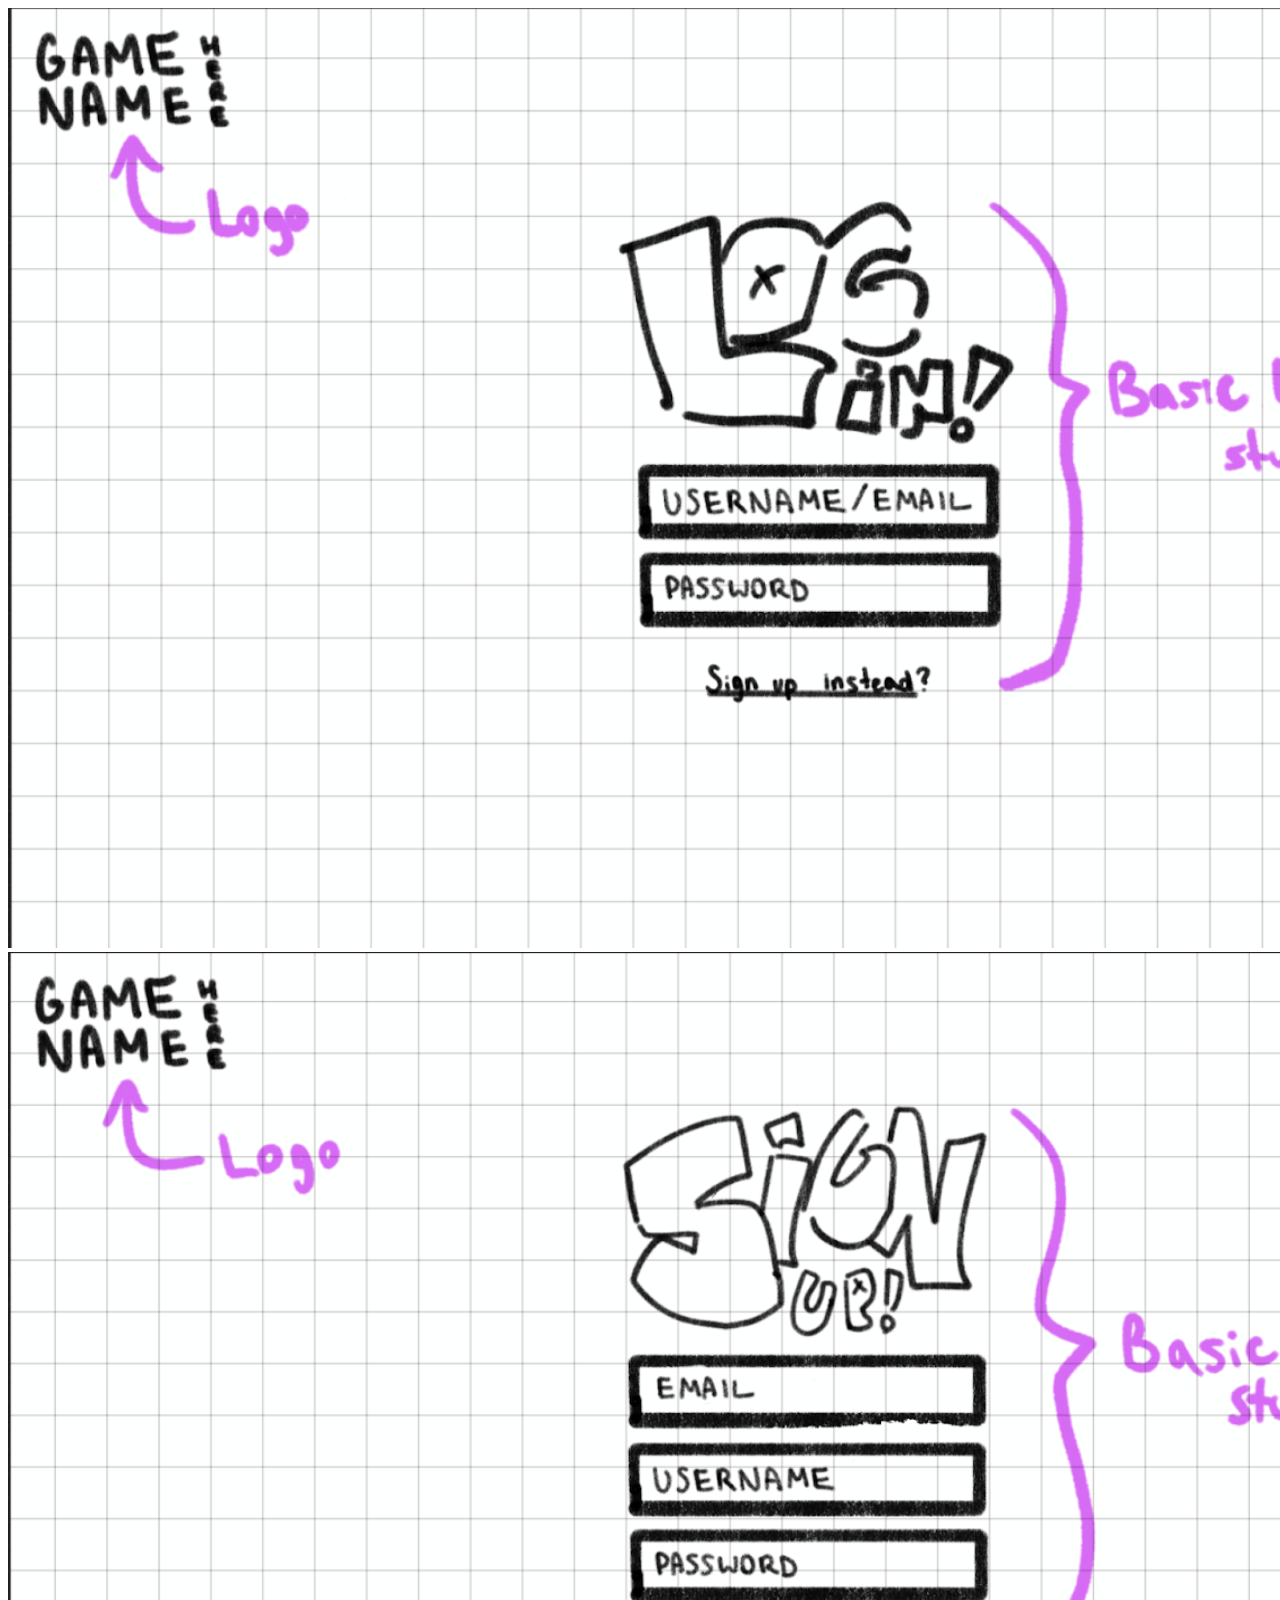
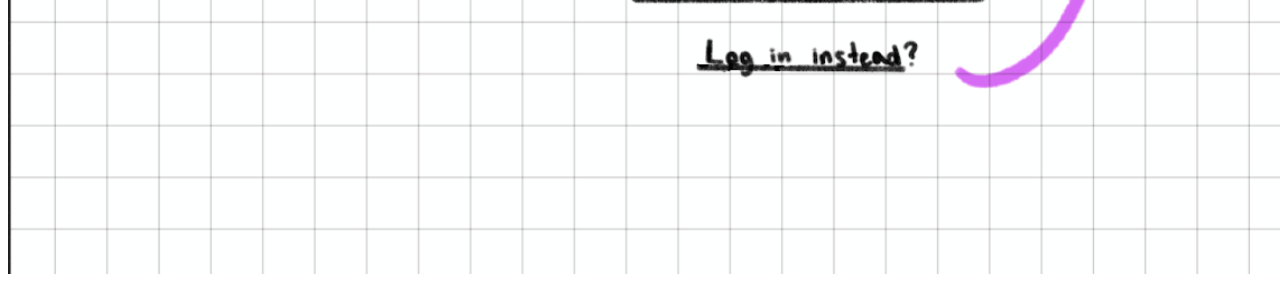
==== index.html @ 2084be07 "added all the main pages" ====
<!DOCTYPE html>
<html> 

<head>
    <meta charset="UTF-8">
    <meta name="viewsport" content="width=device width" initial-scale="1.O"> 
    <title>BrainMosh</title>
    <link rel="icon" href="">
    <link href="index.css" rel="stylesheet" type="text/css" media="all"> 
</head>

<body>
    <div id="container">
        <div class="log_in"></div>
            <img src="loginconcept.png">
        <div class="input"></div>
            <form></form>
            <form></form>
    </div>
    <div id="container">
        <div class="sign_up"></div>
            <img src="signupconcept.png">
        <div class="input"></div>
            <form></form>
            <form></form>
    </div>
</body>

<script>

</script>

</html>
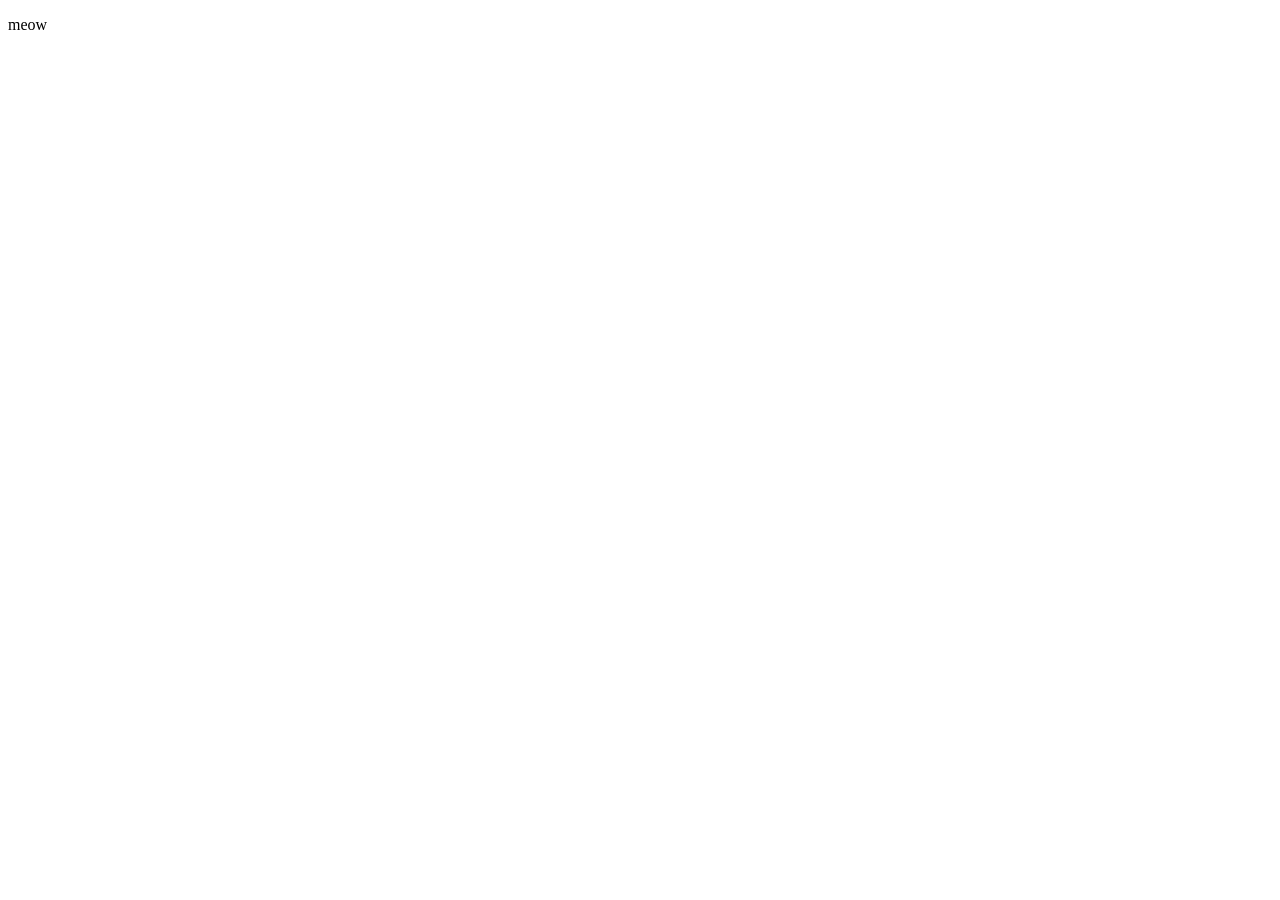
==== commit f89306e7: "transfer to pc, moved things around" ====
--- a/index.html
+++ b/index.html
@@ -10,19 +10,8 @@
 </head>
 
 <body>
-    <div id="container">
-        <div class="log_in"></div>
-            <img src="loginconcept.png">
-        <div class="input"></div>
-            <form></form>
-            <form></form>
-    </div>
-    <div id="container">
-        <div class="sign_up"></div>
-            <img src="signupconcept.png">
-        <div class="input"></div>
-            <form></form>
-            <form></form>
+    <div id="um">
+        <p>meow</p>
     </div>
 </body>
 
--- a/index.css
+++ b/index.css
@@ -0,0 +1,3 @@
+html {
+    
+}
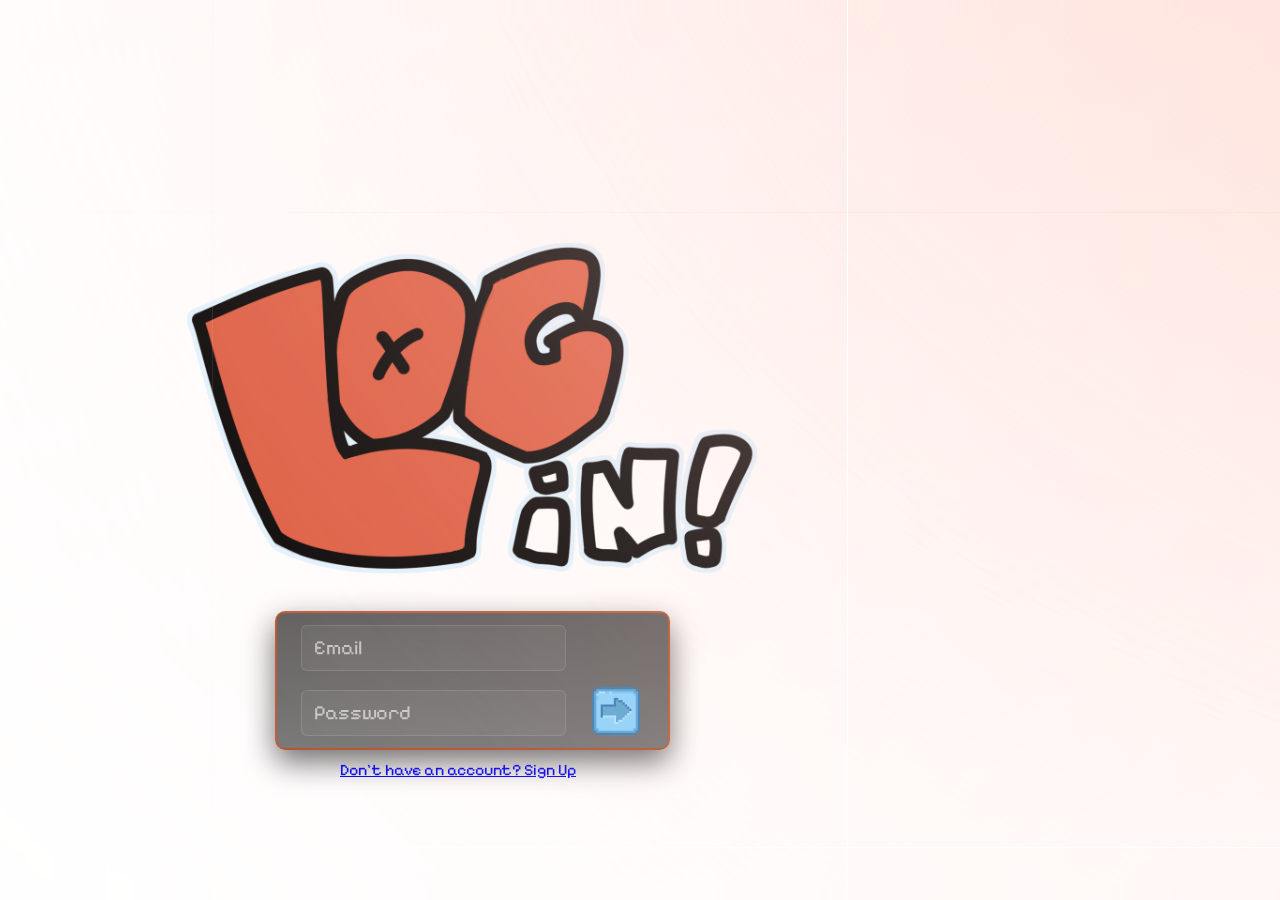
==== commit f5b87d81: "i forgot to add filees earlier" ====
--- a/index.html
+++ b/index.html
@@ -10,9 +10,41 @@
 </head>
 
 <body>
-    <div id="um">
-        <p>meow</p>
+    <div id="lighting">
+        <img src="backgrounds/bglight.png"> > 
     </div>
+    <div id="container">
+        <div class="logIn">
+            <img src="UI/login.png" width="900px"> 
+            
+            <form id="inputFields" action="actionPage.php" method="post">
+                <div>
+                    <label for="email"></label>
+                    <input type="email" id="email" name="email" placeholder="Email" requird> 
+                </div>
+                <br>
+                <div>
+                    <label for="pass"></label>
+                    <input type="password" id="pass" name="pass" placeholder="Password" maxlength="16" required> 
+                </div>
+
+                <div class="submitInputFields">
+                    <button type="submit" id="logInButton">
+                        <a href=""><img src="buttons/arrow.png" width="70px"></a>
+                        </button>
+                    </div>
+            </form>
+        </div>
+        <div id="signUpLink">
+            <a href="signup.html">Don't have an account? Sign Up</a>
+        </div>
+    </div>
+    <div id="bgmusic">
+        <audio autoplay loop muted>
+            <source src="audio/Yeat - U Could Tell (INSTRUMENTAL).mp3">
+        </audio>
+    </div>
+
 </body>
 
 <script>
--- a/index.css
+++ b/index.css
@@ -1,3 +1,129 @@
+@import url('https://fonts.googleapis.com/css2?family=Pixelify+Sans&display=swap');
+
 html {
-    
+    background-image: url(backgrounds/wall.gif);
+    background-size: cover;
+    height: 100%;
 }
+
+body {
+    height: 100%;
+    width: 100%;
+    margin: 0;
+    display: flex;
+    align-items: center;
+    justify-content: center;
+    font-family: 'Pixelify Sans', Arial, sans-serif;
+    overflow: hidden; /* remove scrollbars */
+}
+
+body, input, button, textarea, select, label {
+    font-family: 'Pixelify Sans', Arial, sans-serif;
+}
+
+#lighting {
+    position: fixed;
+    inset: 0; 
+    width: 100%;
+    height: 100%;
+    z-index: 2; 
+    pointer-events: none;
+    display: block;
+}
+
+#lighting img {
+    width: 100%;
+    height: 100%;
+    object-fit: cover;
+    display: block;
+}
+
+#container {
+    position: absolute; 
+    width: 100%;
+    max-width: 1200px;
+}
+
+#inputFields {
+    margin-left: 235px;
+    margin-top: -50px;
+    padding: 12px 24px;
+    box-sizing: border-box;
+    overflow: hidden;
+    width: 395px;
+
+    background: linear-gradient(180deg, rgba(0,0,0,0.65), rgba(0,0,0,0.55));
+    border-radius: 10px;
+    border: 2px solid rgba(224, 75, 16, 0.664);
+    box-shadow: 0 12px 30px rgba(0,0,0,0.6), inset 0 1px 0 rgba(255,255,255,0.02);
+    backdrop-filter: blur(4px);
+    color: #ffffff;
+}
+
+#inputFields > div:last-of-type {
+    display: flex;
+    gap: 10px;
+    align-items: center;
+}
+
+.submitInputFields {
+    position: absolute;
+    margin-top: -59.5px;
+    margin-left: 280px;
+}
+
+#logInButton {
+    border: none;
+    background: none;
+    padding: 0;
+    cursor: pointer;
+}
+
+#logInButton img {
+    display: block;
+}
+
+#inputFields input {
+    font-size: 20px;
+    padding: 10px 12px;
+    border: 1px solid rgba(255,255,255,0.12);
+    border-radius: 6px;
+    background: rgba(255,255,255,0.04);
+    color: #fff;
+    outline: none;
+}
+
+#inputFields input::placeholder {
+    color: rgba(255,255,255,0.6);
+}
+
+#signUpLink {
+    position: absolute; 
+    margin-top: 10px;
+    margin-left: 300px;
+    color: white
+}
+
+#signUpLink:link {
+  color: white;
+  background-color: transparent;
+  text-decoration: none;
+} 
+
+a:visited {
+  color: white;
+  background-color: transparent;
+  text-decoration: none;
+}
+
+a:hover {
+  color: rgb(189, 74, 38);
+  background-color: transparent;
+  text-decoration: underline;
+}
+
+a:active {
+  color: yellow;
+  background-color: transparent;
+  text-decoration: underline;
+}
